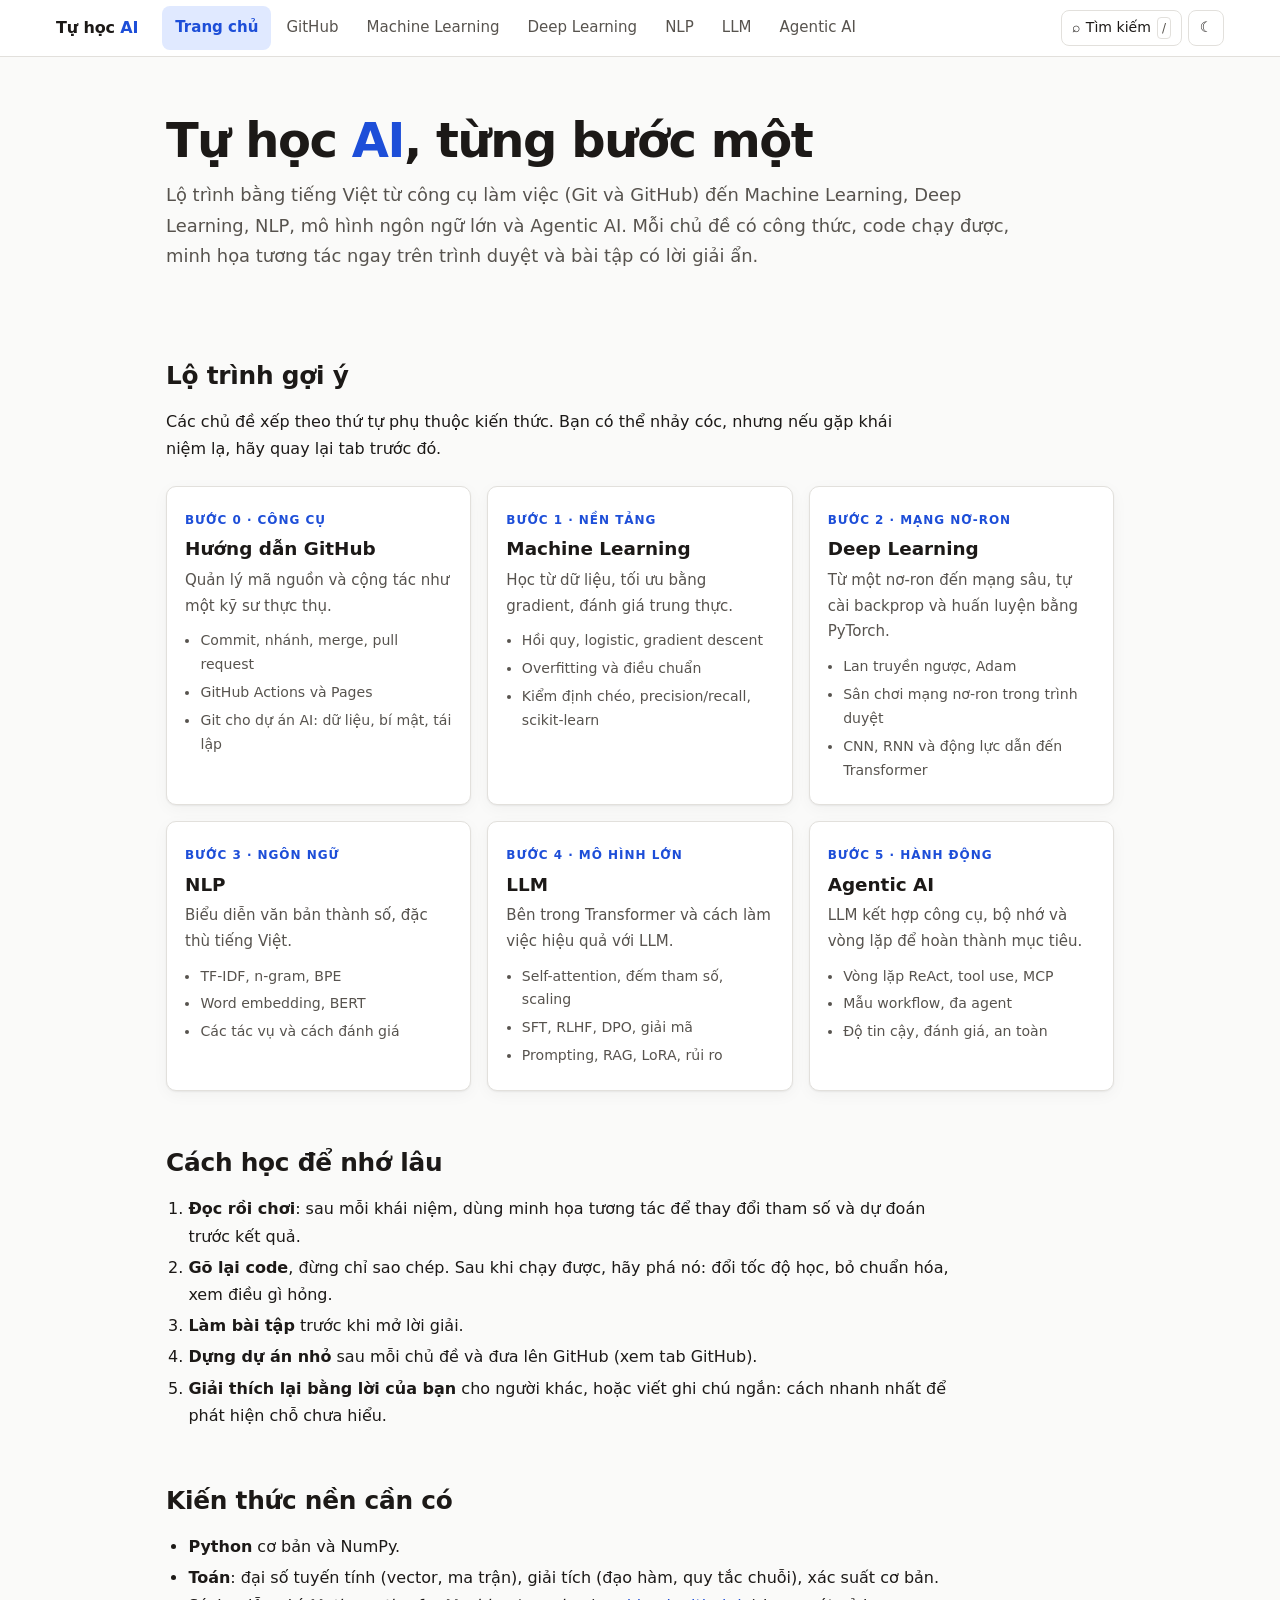
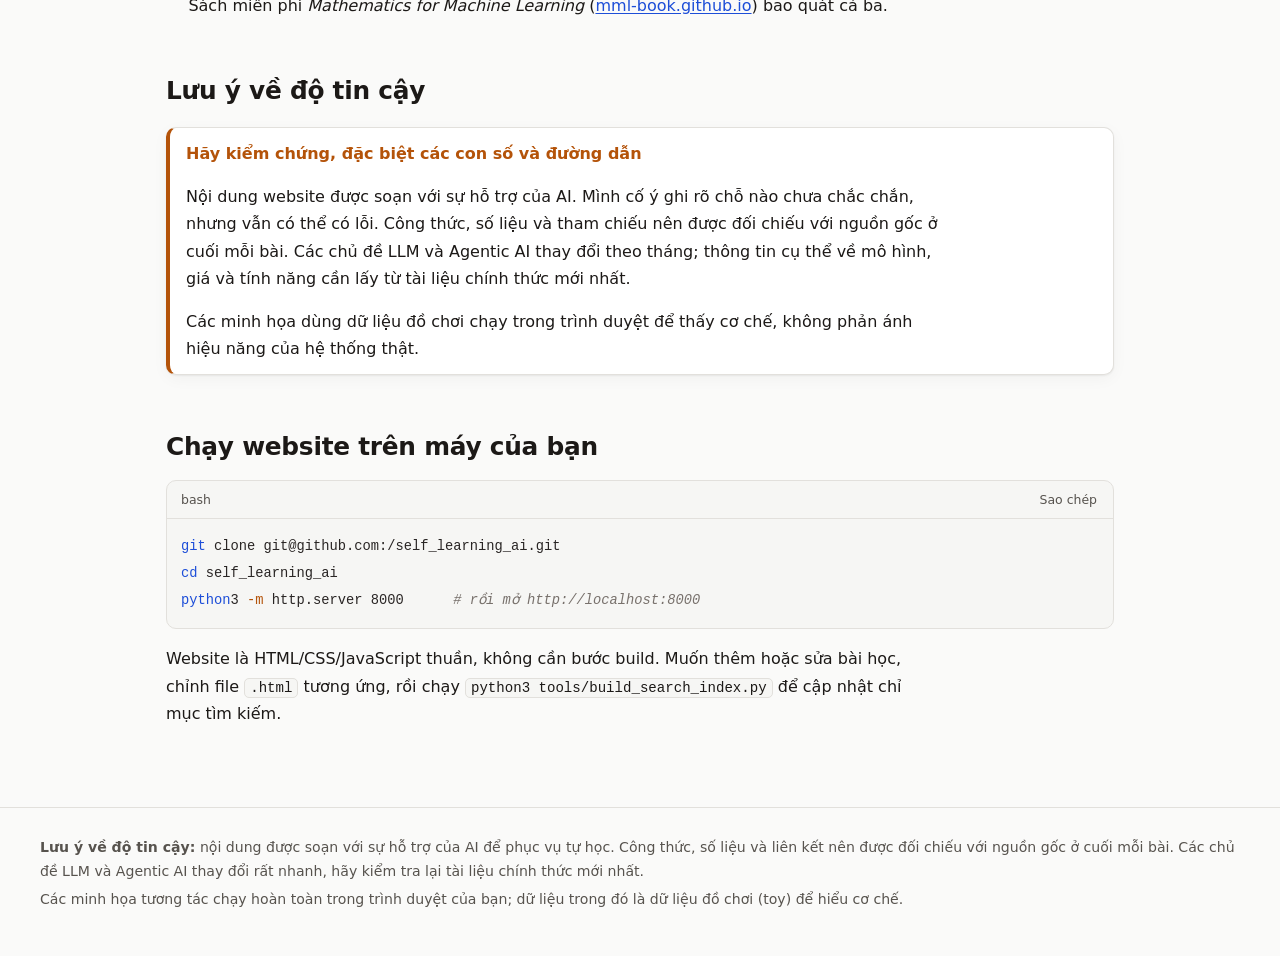
==== index.html @ 35b149f7 "Add Vietnamese self-learning AI website Static HTML/CSS/JS site with six tabs (GitHub, Machine Learn" ====
<!doctype html>
<html lang="vi">
<head>
<meta charset="utf-8">
<meta name="viewport" content="width=device-width, initial-scale=1">
<title>Tự học AI · Từ Git đến Agentic AI</title>
<meta name="description" content="Website tự học AI bằng tiếng Việt: hướng dẫn GitHub, Machine Learning, Deep Learning, NLP, LLM và Agentic AI, kèm minh họa tương tác và bài tập.">
<script>(function(){var t=null;try{t=localStorage.getItem('theme')}catch(e){}if(!t&&window.matchMedia&&matchMedia('(prefers-color-scheme: dark)').matches)t='dark';document.documentElement.setAttribute('data-theme',t||'light');})();</script>
<link rel="icon" href="assets/favicon.svg" type="image/svg+xml">
<link rel="stylesheet" href="assets/vendor/katex/katex.min.css">
<link rel="stylesheet" href="assets/css/style.css">
<script defer src="assets/vendor/katex/katex.min.js"></script>
<script defer src="assets/vendor/katex/auto-render.min.js"></script>
<script defer src="assets/js/search-index.js"></script>
<script defer src="assets/js/site.js"></script>
</head>
<body data-page="home">
<a class="skip-link" href="#main">Bỏ qua đến nội dung</a>
<div id="site-header"></div>
<div class="page no-toc">
<main class="content" id="main">

<section class="hero">
  <h1>Tự học <em>AI</em>, từng bước một</h1>
  <p class="lead">Lộ trình bằng tiếng Việt từ công cụ làm việc (Git và GitHub) đến Machine Learning, Deep Learning, NLP, mô hình ngôn ngữ lớn và Agentic AI. Mỗi chủ đề có công thức, code chạy được, minh họa tương tác ngay trên trình duyệt và bài tập có lời giải ẩn.</p>
</section>

<h2 id="lo-trinh">Lộ trình gợi ý</h2>
<p>Các chủ đề xếp theo thứ tự phụ thuộc kiến thức. Bạn có thể nhảy cóc, nhưng nếu gặp khái niệm lạ, hãy quay lại tab trước đó.</p>
<div class="card-grid">
  <a class="card" href="github.html">
    <span class="card-step">Bước 0 · Công cụ</span>
    <h3>Hướng dẫn GitHub</h3>
    <p>Quản lý mã nguồn và cộng tác như một kỹ sư thực thụ.</p>
    <ul><li>Commit, nhánh, merge, pull request</li><li>GitHub Actions và Pages</li><li>Git cho dự án AI: dữ liệu, bí mật, tái lập</li></ul>
  </a>
  <a class="card" href="machine-learning.html">
    <span class="card-step">Bước 1 · Nền tảng</span>
    <h3>Machine Learning</h3>
    <p>Học từ dữ liệu, tối ưu bằng gradient, đánh giá trung thực.</p>
    <ul><li>Hồi quy, logistic, gradient descent</li><li>Overfitting và điều chuẩn</li><li>Kiểm định chéo, precision/recall, scikit-learn</li></ul>
  </a>
  <a class="card" href="deep-learning.html">
    <span class="card-step">Bước 2 · Mạng nơ-ron</span>
    <h3>Deep Learning</h3>
    <p>Từ một nơ-ron đến mạng sâu, tự cài backprop và huấn luyện bằng PyTorch.</p>
    <ul><li>Lan truyền ngược, Adam</li><li>Sân chơi mạng nơ-ron trong trình duyệt</li><li>CNN, RNN và động lực dẫn đến Transformer</li></ul>
  </a>
  <a class="card" href="nlp.html">
    <span class="card-step">Bước 3 · Ngôn ngữ</span>
    <h3>NLP</h3>
    <p>Biểu diễn văn bản thành số, đặc thù tiếng Việt.</p>
    <ul><li>TF-IDF, n-gram, BPE</li><li>Word embedding, BERT</li><li>Các tác vụ và cách đánh giá</li></ul>
  </a>
  <a class="card" href="llm.html">
    <span class="card-step">Bước 4 · Mô hình lớn</span>
    <h3>LLM</h3>
    <p>Bên trong Transformer và cách làm việc hiệu quả với LLM.</p>
    <ul><li>Self-attention, đếm tham số, scaling</li><li>SFT, RLHF, DPO, giải mã</li><li>Prompting, RAG, LoRA, rủi ro</li></ul>
  </a>
  <a class="card" href="agentic-ai.html">
    <span class="card-step">Bước 5 · Hành động</span>
    <h3>Agentic AI</h3>
    <p>LLM kết hợp công cụ, bộ nhớ và vòng lặp để hoàn thành mục tiêu.</p>
    <ul><li>Vòng lặp ReAct, tool use, MCP</li><li>Mẫu workflow, đa agent</li><li>Độ tin cậy, đánh giá, an toàn</li></ul>
  </a>
</div>

<h2 id="cach-hoc">Cách học để nhớ lâu</h2>
<ol>
  <li><strong>Đọc rồi chơi</strong>: sau mỗi khái niệm, dùng minh họa tương tác để thay đổi tham số và dự đoán trước kết quả.</li>
  <li><strong>Gõ lại code</strong>, đừng chỉ sao chép. Sau khi chạy được, hãy phá nó: đổi tốc độ học, bỏ chuẩn hóa, xem điều gì hỏng.</li>
  <li><strong>Làm bài tập</strong> trước khi mở lời giải.</li>
  <li><strong>Dựng dự án nhỏ</strong> sau mỗi chủ đề và đưa lên GitHub (xem tab GitHub).</li>
  <li><strong>Giải thích lại bằng lời của bạn</strong> cho người khác, hoặc viết ghi chú ngắn: cách nhanh nhất để phát hiện chỗ chưa hiểu.</li>
</ol>

<h2 id="nen-tang">Kiến thức nền cần có</h2>
<ul>
  <li><strong>Python</strong> cơ bản và NumPy.</li>
  <li><strong>Toán</strong>: đại số tuyến tính (vector, ma trận), giải tích (đạo hàm, quy tắc chuỗi), xác suất cơ bản. Sách miễn phí <em>Mathematics for Machine Learning</em> (<a href="https://mml-book.github.io">mml-book.github.io</a>) bao quát cả ba.</li>
</ul>

<h2 id="luu-y">Lưu ý về độ tin cậy</h2>
<div class="callout warn">
  <span class="callout-title">Hãy kiểm chứng, đặc biệt các con số và đường dẫn</span>
  <p>Nội dung website được soạn với sự hỗ trợ của AI. Mình cố ý ghi rõ chỗ nào chưa chắc chắn, nhưng vẫn có thể có lỗi. Công thức, số liệu và tham chiếu nên được đối chiếu với nguồn gốc ở cuối mỗi bài. Các chủ đề LLM và Agentic AI thay đổi theo tháng; thông tin cụ thể về mô hình, giá và tính năng cần lấy từ tài liệu chính thức mới nhất.</p>
  <p>Các minh họa dùng dữ liệu đồ chơi chạy trong trình duyệt để thấy cơ chế, không phản ánh hiệu năng của hệ thống thật.</p>
</div>

<h2 id="chay-local">Chạy website trên máy của bạn</h2>
<pre><code class="language-bash">git clone git@github.com:&lt;user&gt;/self_learning_ai.git
cd self_learning_ai
python3 -m http.server 8000      # rồi mở http://localhost:8000</code></pre>
<p>Website là HTML/CSS/JavaScript thuần, không cần bước build. Muốn thêm hoặc sửa bài học, chỉnh file <code>.html</code> tương ứng, rồi chạy <code>python3 tools/build_search_index.py</code> để cập nhật chỉ mục tìm kiếm.</p>

</main>
</div>
<div id="site-footer"></div>
</body>
</html>
---- assets/css/style.css ----
/* ===== Design tokens ===== */
:root {
  --bg: #fafaf9;
  --surface: #ffffff;
  --surface-2: #f3f4f6;
  --text: #1c1917;
  --muted: #57534e;
  --border: #e2e0dc;
  --accent: #1d4ed8;
  --accent-soft: #e0e9ff;
  --code-bg: #f6f6f4;
  --code-text: #292524;
  --viz-bg: #ffffff;
  --viz-grid: #e7e5e4;
  --c1: #2563eb;
  --c2: #d9480f;
  --c3: #15803d;
  --c4: #7c3aed;
  --tok-kw: #7c3aed;
  --tok-str: #15803d;
  --tok-com: #78716c;
  --tok-num: #b45309;
  --tok-fn: #1d4ed8;
  --note: #1d4ed8;
  --warn: #b45309;
  --tip: #15803d;
  --shadow: 0 1px 2px rgba(0, 0, 0, .06), 0 4px 16px rgba(0, 0, 0, .04);
  --radius: 10px;
  --header-h: 56px;
  color-scheme: light;
}
:root[data-theme="dark"] {
  --bg: #0f1115;
  --surface: #171a21;
  --surface-2: #1f232c;
  --text: #e7e5e4;
  --muted: #a8a29e;
  --border: #2d323d;
  --accent: #7aa2ff;
  --accent-soft: #1c2742;
  --code-bg: #12151b;
  --code-text: #e7e5e4;
  --viz-bg: #12151b;
  --viz-grid: #262b35;
  --c1: #60a5fa;
  --c2: #fb923c;
  --c3: #4ade80;
  --c4: #a78bfa;
  --tok-kw: #c4b5fd;
  --tok-str: #86efac;
  --tok-com: #8b8680;
  --tok-num: #fbbf24;
  --tok-fn: #93c5fd;
  --note: #7aa2ff;
  --warn: #fbbf24;
  --tip: #4ade80;
  --shadow: 0 1px 2px rgba(0, 0, 0, .4);
  color-scheme: dark;
}

/* ===== Base ===== */
*, *::before, *::after { box-sizing: border-box; }
html { scroll-behavior: smooth; scroll-padding-top: calc(var(--header-h) + 16px); }
body {
  margin: 0;
  background: var(--bg);
  color: var(--text);
  font: 16px/1.7 system-ui, -apple-system, "Segoe UI", Roboto, "Helvetica Neue", Arial, "Noto Sans", sans-serif;
  -webkit-text-size-adjust: 100%;
}
a { color: var(--accent); text-underline-offset: 2px; }
a:hover { text-decoration-thickness: 2px; }
img, svg, canvas { max-width: 100%; }
:focus-visible { outline: 2px solid var(--accent); outline-offset: 2px; border-radius: 4px; }
.skip-link { position: absolute; left: -999px; top: 8px; background: var(--surface); padding: 8px 12px; border-radius: 6px; z-index: 100; }
.skip-link:focus { left: 8px; }
.sr-only { position: absolute; width: 1px; height: 1px; overflow: hidden; clip: rect(0 0 0 0); white-space: nowrap; }

/* ===== Header ===== */
.site-header {
  position: sticky; top: 0; z-index: 50;
  min-height: var(--header-h);
  background: color-mix(in srgb, var(--surface) 92%, transparent);
  backdrop-filter: blur(8px);
  border-bottom: 1px solid var(--border);
}
.header-inner {
  max-width: 1200px; margin: 0 auto; padding: 0 16px;
  display: flex; align-items: center; gap: 12px; min-height: var(--header-h);
}
.brand { font-weight: 700; text-decoration: none; color: var(--text); white-space: nowrap; letter-spacing: -.01em; }
.brand span { color: var(--accent); }
.nav-tabs { display: flex; gap: 2px; margin-left: 12px; flex: 1; overflow-x: auto; scrollbar-width: none; }
.nav-tabs::-webkit-scrollbar { display: none; }
.nav-tabs a {
  padding: 8px 12px; border-radius: 8px; text-decoration: none; color: var(--muted);
  font-size: .94rem; white-space: nowrap; border: 1px solid transparent;
}
.nav-tabs a:hover { background: var(--surface-2); color: var(--text); }
.nav-tabs a[aria-current="page"] { background: var(--accent-soft); color: var(--accent); font-weight: 600; }
.header-actions { display: flex; gap: 6px; }
.icon-btn {
  display: inline-flex; align-items: center; gap: 6px; height: 36px; min-width: 36px; padding: 0 10px;
  border: 1px solid var(--border); background: var(--surface); color: var(--text);
  border-radius: 8px; cursor: pointer; font: inherit; font-size: .88rem; justify-content: center;
}
.icon-btn:hover { background: var(--surface-2); }
.icon-btn kbd { font: inherit; font-size: .75rem; color: var(--muted); border: 1px solid var(--border); border-radius: 4px; padding: 0 4px; }

@media (max-width: 860px) {
  .header-inner { flex-wrap: wrap; padding-top: 8px; padding-bottom: 8px; }
  .nav-tabs { order: 3; width: 100%; margin-left: 0; flex-basis: 100%; }
  .header-actions { margin-left: auto; }
  .icon-btn kbd, .icon-btn .btn-text { display: none; }
}

/* ===== Layout ===== */
.page { max-width: 1200px; margin: 0 auto; padding: 24px 16px 64px; display: grid; grid-template-columns: minmax(0, 1fr) 240px; gap: 40px; }
.page.no-toc { grid-template-columns: minmax(0, 1fr); max-width: 980px; }
@media (max-width: 1000px) { .page { grid-template-columns: minmax(0, 1fr); } .toc { display: none; } }
.toc { position: sticky; top: calc(var(--header-h) + 24px); align-self: start; max-height: calc(100vh - var(--header-h) - 48px); overflow: auto; font-size: .88rem; }
.toc h2 { font-size: .75rem; text-transform: uppercase; letter-spacing: .08em; color: var(--muted); margin: 0 0 8px; }
.toc ul { list-style: none; margin: 0; padding: 0; border-left: 1px solid var(--border); }
.toc a { display: block; padding: 4px 12px; color: var(--muted); text-decoration: none; margin-left: -1px; border-left: 2px solid transparent; }
.toc a:hover { color: var(--text); }
.toc a.active { color: var(--accent); border-left-color: var(--accent); font-weight: 600; }
.toc li.sub a { padding-left: 24px; font-size: .84rem; }

/* ===== Article typography ===== */
.content > h1 { font-size: clamp(1.8rem, 4vw, 2.4rem); line-height: 1.2; margin: 8px 0 8px; letter-spacing: -.02em; }
.lead { font-size: 1.12rem; color: var(--muted); margin: 0 0 24px; max-width: 70ch; }
.content h2 { font-size: 1.55rem; margin: 48px 0 8px; padding-top: 8px; line-height: 1.3; letter-spacing: -.01em; }
.content h3 { font-size: 1.15rem; margin: 28px 0 4px; line-height: 1.4; }
.content p, .content li { max-width: 75ch; }
.content ul, .content ol { padding-left: 1.4em; }
.content li { margin: 4px 0; }
.content h2 .anchor, .content h3 .anchor { margin-left: 8px; font-weight: 400; text-decoration: none; opacity: 0; font-size: .85em; }
.content h2:hover .anchor, .content h3:hover .anchor, .anchor:focus { opacity: .6; }
.content code { font: .88em/1.5 ui-monospace, SFMono-Regular, Menlo, Consolas, "Liberation Mono", monospace; background: var(--code-bg); border: 1px solid var(--border); padding: 1px 5px; border-radius: 5px; }
.content pre code { background: none; border: 0; padding: 0; font-size: .86rem; }
.content table { border-collapse: collapse; width: 100%; font-size: .94rem; margin: 16px 0; display: block; overflow-x: auto; }
.content th, .content td { border: 1px solid var(--border); padding: 8px 12px; text-align: left; vertical-align: top; }
.content th { background: var(--surface-2); }
.content blockquote { margin: 16px 0; padding: 4px 16px; border-left: 3px solid var(--border); color: var(--muted); }
.katex-display { overflow-x: auto; overflow-y: hidden; padding: 4px 0; }

/* ===== Code blocks ===== */
.codeblock { margin: 16px 0; border: 1px solid var(--border); border-radius: var(--radius); background: var(--code-bg); overflow: hidden; }
.codeblock-head { display: flex; justify-content: space-between; align-items: center; padding: 4px 8px 4px 14px; border-bottom: 1px solid var(--border); font-size: .78rem; color: var(--muted); }
.codeblock-head button { border: 0; background: transparent; color: var(--muted); cursor: pointer; font: inherit; padding: 4px 8px; border-radius: 6px; }
.codeblock-head button:hover { background: var(--surface-2); color: var(--text); }
.codeblock pre { margin: 0; padding: 14px; overflow-x: auto; color: var(--code-text); tab-size: 4; }
.tok-kw { color: var(--tok-kw); font-weight: 600; }
.tok-str { color: var(--tok-str); }
.tok-com { color: var(--tok-com); font-style: italic; }
.tok-num { color: var(--tok-num); }
.tok-fn { color: var(--tok-fn); }

/* ===== Callouts / cards ===== */
.callout { margin: 20px 0; padding: 12px 16px; border-radius: var(--radius); border: 1px solid var(--border); border-left: 4px solid var(--note); background: var(--surface); box-shadow: var(--shadow); }
.callout > :first-child { margin-top: 0; } .callout > :last-child { margin-bottom: 0; }
.callout .callout-title { font-weight: 700; display: block; margin-bottom: 2px; }
.callout.warn { border-left-color: var(--warn); } .callout.warn .callout-title { color: var(--warn); }
.callout.tip { border-left-color: var(--tip); } .callout.tip .callout-title { color: var(--tip); }
.callout.note .callout-title { color: var(--note); }
details.exercise { margin: 16px 0; border: 1px solid var(--border); border-radius: var(--radius); background: var(--surface); }
details.exercise summary { cursor: pointer; padding: 10px 16px; font-weight: 600; }
details.exercise .ex-body { padding: 0 16px 12px; }
.refs { padding-left: 1.2em; }
.refs li { margin: 8px 0; }
.refs .meta { color: var(--muted); font-size: .9rem; }

.card-grid { display: grid; grid-template-columns: repeat(auto-fill, minmax(280px, 1fr)); gap: 16px; margin: 24px 0; }
.card { display: block; text-decoration: none; color: inherit; background: var(--surface); border: 1px solid var(--border); border-radius: var(--radius); padding: 18px; box-shadow: var(--shadow); transition: transform .12s, border-color .12s; }
.card:hover { transform: translateY(-2px); border-color: var(--accent); }
.card .card-step { font-size: .75rem; letter-spacing: .08em; text-transform: uppercase; color: var(--accent); font-weight: 700; }
.card h3 { margin: 4px 0 6px; font-size: 1.15rem; }
.card p { margin: 0; color: var(--muted); font-size: .94rem; }
.card ul { margin: 10px 0 0; padding-left: 1.1em; color: var(--muted); font-size: .88rem; }
.hero { padding: 32px 0 8px; }
.hero h1 { font-size: clamp(2rem, 5vw, 3rem); line-height: 1.15; margin: 0 0 12px; letter-spacing: -.03em; }
.hero h1 em { font-style: normal; color: var(--accent); }
@media (prefers-reduced-motion: reduce) { html { scroll-behavior: auto; } .card { transition: none; } }

/* ===== Interactive visualizations ===== */
.viz { margin: 24px 0; border: 1px solid var(--border); border-radius: var(--radius); background: var(--surface); box-shadow: var(--shadow); overflow: hidden; }
.viz-title { padding: 10px 16px; font-weight: 700; font-size: .95rem; border-bottom: 1px solid var(--border); background: var(--surface-2); }
.viz-title .viz-badge { float: right; font-weight: 600; font-size: .72rem; color: var(--accent); background: var(--accent-soft); border-radius: 99px; padding: 2px 8px; }
.viz-help { margin: 0; padding: 10px 16px 0; font-size: .9rem; color: var(--muted); max-width: none !important; }
.viz-body { padding: 12px 16px 16px; }
.viz-stage { width: 100%; overflow: hidden; border: 1px solid var(--border); border-radius: 8px; background: var(--viz-bg); margin-bottom: 10px; }
.viz-stage canvas { display: block; }
.viz-row { display: flex; flex-wrap: wrap; gap: 8px 20px; align-items: center; margin: 8px 0; }
.viz-ctl { display: inline-flex; align-items: center; gap: 8px; font-size: .88rem; }
.viz-ctl .viz-lbl { color: var(--muted); white-space: nowrap; }
.viz-ctl input[type=range] { width: 150px; accent-color: var(--accent); }
.viz-ctl output { font-variant-numeric: tabular-nums; min-width: 3.5em; font-weight: 600; }
.viz-ctl select, .viz input[type=text], .viz textarea { font: inherit; font-size: .88rem; color: var(--text); background: var(--surface); border: 1px solid var(--border); border-radius: 6px; padding: 4px 8px; }
.viz textarea { width: 100%; min-height: 56px; resize: vertical; }
.viz-ctl input[type=checkbox] { accent-color: var(--accent); width: 16px; height: 16px; }
.viz button.btn { font: inherit; font-size: .88rem; border: 1px solid var(--border); background: var(--surface); color: var(--text); border-radius: 8px; padding: 6px 12px; cursor: pointer; }
.viz button.btn:hover { background: var(--surface-2); }
.viz button.btn.primary { background: var(--accent); border-color: var(--accent); color: #fff; }
:root[data-theme="dark"] .viz button.btn.primary { color: #0b1020; }
.viz button.btn:disabled { opacity: .5; cursor: not-allowed; }
.viz-out { font-size: .9rem; font-variant-numeric: tabular-nums; background: var(--surface-2); border-radius: 8px; padding: 8px 12px; margin: 8px 0 0; }
.viz-out b { font-weight: 700; }
.viz-log { font: .84rem/1.5 ui-monospace, SFMono-Regular, Menlo, Consolas, monospace; background: var(--code-bg); border: 1px solid var(--border); border-radius: 8px; padding: 8px 12px; max-height: 150px; overflow: auto; margin: 8px 0 0; white-space: pre-wrap; }
@media (max-width: 520px) { .viz-ctl input[type=range] { width: 110px; } .viz-row { gap: 8px 12px; } }

.viz-split { display: grid; grid-template-columns: minmax(0, 1.3fr) minmax(0, 1fr); gap: 12px; }
@media (max-width: 640px) { .viz-split { grid-template-columns: minmax(0, 1fr); } }

/* heatmap table, token chips, bars */
.heat { border-collapse: separate; border-spacing: 2px; font-size: .8rem; font-variant-numeric: tabular-nums; display: table !important; width: auto !important; margin: 8px 0 !important; }
.heat th, .heat td { border: 0 !important; padding: 4px 6px !important; text-align: center !important; background: none; min-width: 44px; }
.heat td { border-radius: 4px; }
.chip { display: inline-block; padding: 1px 7px; margin: 1px; border-radius: 6px; background: var(--accent-soft); color: var(--text); border: 1px solid var(--border); font: .84rem ui-monospace, SFMono-Regular, Menlo, Consolas, monospace; }
.chip.new { background: var(--c3); color: #fff; border-color: transparent; }
:root[data-theme="dark"] .chip.new { color: #052e16; }
.bars { display: grid; grid-template-columns: minmax(80px, 140px) 1fr 80px; gap: 4px 10px; align-items: center; font-size: .88rem; }
.bars .bar { height: 18px; background: var(--surface-2); border-radius: 4px; overflow: hidden; }
.bars .bar > i { display: block; height: 100%; background: var(--c3); }
.bars .bar > i.off { background: var(--tok-com); opacity: .55; }
.bars .val { font-variant-numeric: tabular-nums; text-align: right; color: var(--muted); }
.msgs { display: grid; gap: 6px; margin: 8px 0; }
.msg { border-radius: 8px; padding: 6px 10px; font-size: .9rem; border: 1px solid var(--border); background: var(--surface); }
.msg .role { font-size: .7rem; text-transform: uppercase; letter-spacing: .08em; font-weight: 700; display: block; color: var(--muted); }
.msg.user { border-left: 4px solid var(--c1); } .msg.thought { border-left: 4px solid var(--c4); }
.msg.action { border-left: 4px solid var(--c2); } .msg.obs { border-left: 4px solid var(--c3); } .msg.final { border-left: 4px solid var(--accent); background: var(--accent-soft); }
.msg.err { border-left: 4px solid #dc2626; }
.msg code { white-space: pre-wrap; }
.flow { display: flex; flex-wrap: wrap; align-items: stretch; gap: 8px; margin: 12px 0; }
.flow > div { flex: 1 1 130px; background: var(--surface); border: 1px solid var(--border); border-radius: 8px; padding: 8px 10px; font-size: .88rem; text-align: center; }
.flow > .arrow { flex: 0 0 auto; border: 0; background: none; padding: 0; align-self: center; color: var(--muted); }
.flow b { display: block; }

/* search overlay */
.search-overlay { position: fixed; inset: 0; z-index: 100; background: rgba(0, 0, 0, .45); display: none; align-items: flex-start; justify-content: center; padding: 10vh 16px 16px; }
.search-overlay.open { display: flex; }
.search-box { width: min(640px, 100%); background: var(--surface); border: 1px solid var(--border); border-radius: 12px; box-shadow: 0 20px 60px rgba(0, 0, 0, .35); overflow: hidden; }
.search-box input { width: 100%; border: 0; border-bottom: 1px solid var(--border); background: transparent; color: var(--text); font: inherit; font-size: 1.05rem; padding: 14px 16px; outline: none; }
.search-results { list-style: none; margin: 0; padding: 6px; max-height: 55vh; overflow: auto; }
.search-results a { display: block; padding: 8px 10px; border-radius: 8px; text-decoration: none; color: var(--text); }
.search-results a:hover, .search-results a.sel { background: var(--accent-soft); }
.search-results .r-page { font-size: .72rem; text-transform: uppercase; letter-spacing: .06em; color: var(--accent); font-weight: 700; }
.search-results .r-title { font-weight: 600; }
.search-results .r-snip { font-size: .84rem; color: var(--muted); display: block; }
.search-empty { padding: 16px; color: var(--muted); }

.site-footer { border-top: 1px solid var(--border); padding: 24px 16px 40px; color: var(--muted); font-size: .88rem; }
.site-footer .inner { max-width: 1200px; margin: 0 auto; }
.site-footer p { margin: 4px 0; }
.page-nav { display: flex; justify-content: space-between; gap: 12px; margin-top: 56px; flex-wrap: wrap; }
.page-nav a { flex: 1 1 200px; border: 1px solid var(--border); border-radius: var(--radius); padding: 12px 16px; text-decoration: none; background: var(--surface); color: var(--text); }
.page-nav a:hover { border-color: var(--accent); }
.page-nav small { display: block; color: var(--muted); }
.page-nav .next { text-align: right; }

@media print {
  .site-header, .toc, .site-footer, .viz-body .viz-row, .page-nav, .codeblock-head button { display: none !important; }
  .page { display: block; }
}
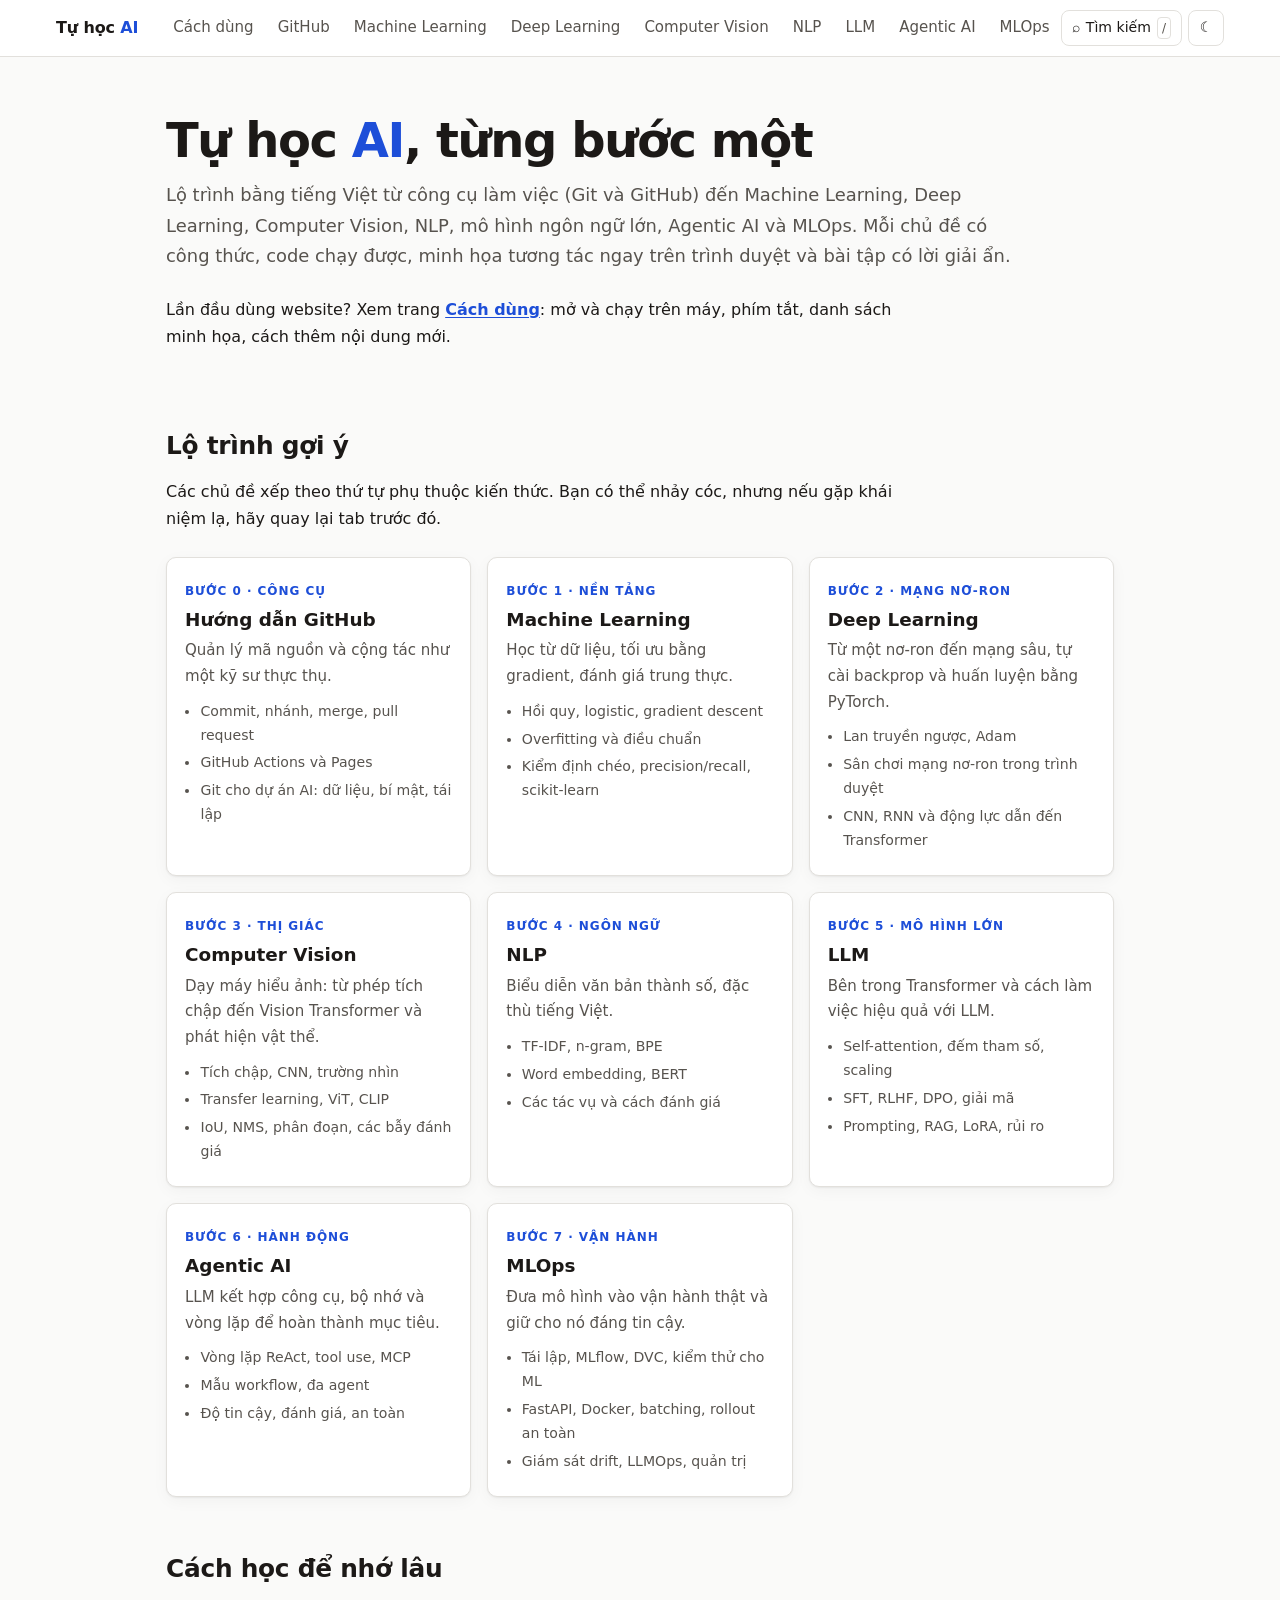
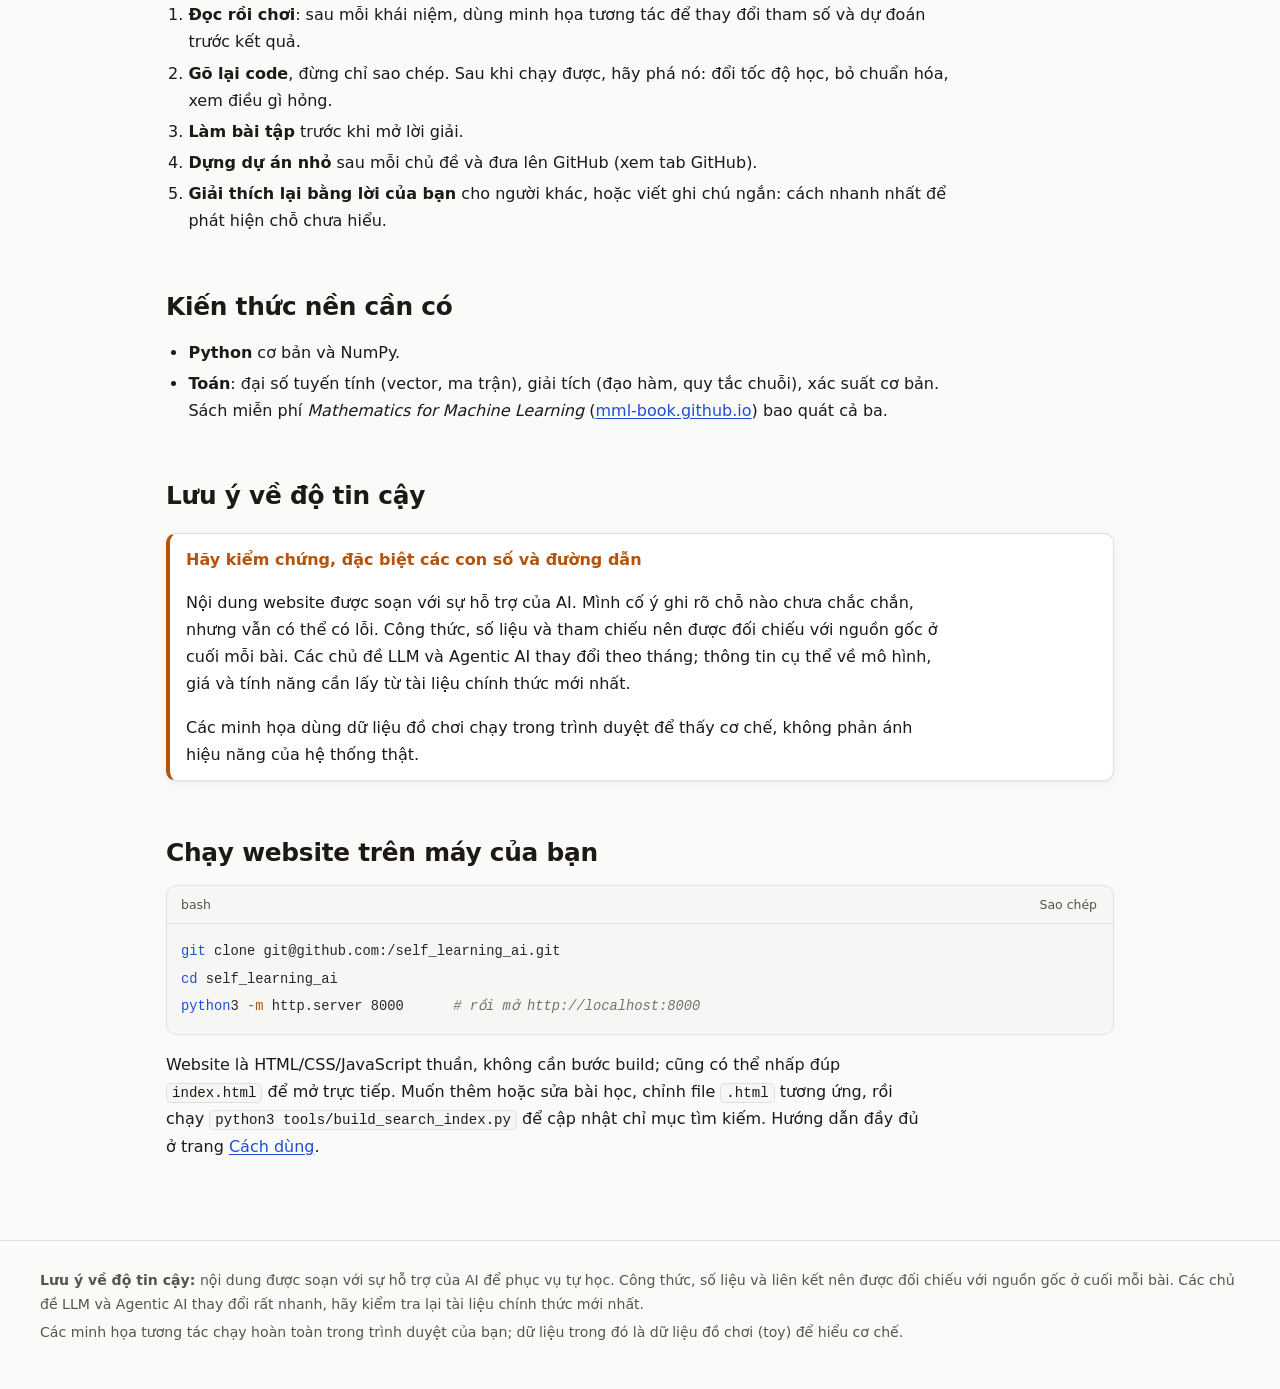
==== commit 9fb90a28: "Add Computer Vision, MLOps and usage-guide tabs - Computer Vision page with convolution, receptive-f" ====
--- a/index.html
+++ b/index.html
@@ -22,7 +22,8 @@
 
 <section class="hero">
   <h1>Tự học <em>AI</em>, từng bước một</h1>
-  <p class="lead">Lộ trình bằng tiếng Việt từ công cụ làm việc (Git và GitHub) đến Machine Learning, Deep Learning, NLP, mô hình ngôn ngữ lớn và Agentic AI. Mỗi chủ đề có công thức, code chạy được, minh họa tương tác ngay trên trình duyệt và bài tập có lời giải ẩn.</p>
+  <p class="lead">Lộ trình bằng tiếng Việt từ công cụ làm việc (Git và GitHub) đến Machine Learning, Deep Learning, Computer Vision, NLP, mô hình ngôn ngữ lớn, Agentic AI và MLOps. Mỗi chủ đề có công thức, code chạy được, minh họa tương tác ngay trên trình duyệt và bài tập có lời giải ẩn.</p>
+  <p>Lần đầu dùng website? Xem trang <a href="huong-dan.html"><strong>Cách dùng</strong></a>: mở và chạy trên máy, phím tắt, danh sách minh họa, cách thêm nội dung mới.</p>
 </section>
 
 <h2 id="lo-trinh">Lộ trình gợi ý</h2>
@@ -46,23 +47,35 @@
     <p>Từ một nơ-ron đến mạng sâu, tự cài backprop và huấn luyện bằng PyTorch.</p>
     <ul><li>Lan truyền ngược, Adam</li><li>Sân chơi mạng nơ-ron trong trình duyệt</li><li>CNN, RNN và động lực dẫn đến Transformer</li></ul>
   </a>
+  <a class="card" href="computer-vision.html">
+    <span class="card-step">Bước 3 · Thị giác</span>
+    <h3>Computer Vision</h3>
+    <p>Dạy máy hiểu ảnh: từ phép tích chập đến Vision Transformer và phát hiện vật thể.</p>
+    <ul><li>Tích chập, CNN, trường nhìn</li><li>Transfer learning, ViT, CLIP</li><li>IoU, NMS, phân đoạn, các bẫy đánh giá</li></ul>
+  </a>
   <a class="card" href="nlp.html">
-    <span class="card-step">Bước 3 · Ngôn ngữ</span>
+    <span class="card-step">Bước 4 · Ngôn ngữ</span>
     <h3>NLP</h3>
     <p>Biểu diễn văn bản thành số, đặc thù tiếng Việt.</p>
     <ul><li>TF-IDF, n-gram, BPE</li><li>Word embedding, BERT</li><li>Các tác vụ và cách đánh giá</li></ul>
   </a>
   <a class="card" href="llm.html">
-    <span class="card-step">Bước 4 · Mô hình lớn</span>
+    <span class="card-step">Bước 5 · Mô hình lớn</span>
     <h3>LLM</h3>
     <p>Bên trong Transformer và cách làm việc hiệu quả với LLM.</p>
     <ul><li>Self-attention, đếm tham số, scaling</li><li>SFT, RLHF, DPO, giải mã</li><li>Prompting, RAG, LoRA, rủi ro</li></ul>
   </a>
   <a class="card" href="agentic-ai.html">
-    <span class="card-step">Bước 5 · Hành động</span>
+    <span class="card-step">Bước 6 · Hành động</span>
     <h3>Agentic AI</h3>
     <p>LLM kết hợp công cụ, bộ nhớ và vòng lặp để hoàn thành mục tiêu.</p>
     <ul><li>Vòng lặp ReAct, tool use, MCP</li><li>Mẫu workflow, đa agent</li><li>Độ tin cậy, đánh giá, an toàn</li></ul>
+  </a>
+  <a class="card" href="mlops.html">
+    <span class="card-step">Bước 7 · Vận hành</span>
+    <h3>MLOps</h3>
+    <p>Đưa mô hình vào vận hành thật và giữ cho nó đáng tin cậy.</p>
+    <ul><li>Tái lập, MLflow, DVC, kiểm thử cho ML</li><li>FastAPI, Docker, batching, rollout an toàn</li><li>Giám sát drift, LLMOps, quản trị</li></ul>
   </a>
 </div>
 
@@ -92,7 +105,7 @@
 <pre><code class="language-bash">git clone git@github.com:&lt;user&gt;/self_learning_ai.git
 cd self_learning_ai
 python3 -m http.server 8000      # rồi mở http://localhost:8000</code></pre>
-<p>Website là HTML/CSS/JavaScript thuần, không cần bước build. Muốn thêm hoặc sửa bài học, chỉnh file <code>.html</code> tương ứng, rồi chạy <code>python3 tools/build_search_index.py</code> để cập nhật chỉ mục tìm kiếm.</p>
+<p>Website là HTML/CSS/JavaScript thuần, không cần bước build; cũng có thể nhấp đúp <code>index.html</code> để mở trực tiếp. Muốn thêm hoặc sửa bài học, chỉnh file <code>.html</code> tương ứng, rồi chạy <code>python3 tools/build_search_index.py</code> để cập nhật chỉ mục tìm kiếm. Hướng dẫn đầy đủ ở trang <a href="huong-dan.html">Cách dùng</a>.</p>
 
 </main>
 </div>
--- a/assets/css/style.css
+++ b/assets/css/style.css
@@ -93,7 +93,7 @@
 .nav-tabs { display: flex; gap: 2px; margin-left: 12px; flex: 1; overflow-x: auto; scrollbar-width: none; }
 .nav-tabs::-webkit-scrollbar { display: none; }
 .nav-tabs a {
-  padding: 8px 12px; border-radius: 8px; text-decoration: none; color: var(--muted);
+  padding: 8px 10px; border-radius: 8px; text-decoration: none; color: var(--muted);
   font-size: .94rem; white-space: nowrap; border: 1px solid transparent;
 }
 .nav-tabs a:hover { background: var(--surface-2); color: var(--text); }
@@ -208,8 +208,9 @@
 .viz-log { font: .84rem/1.5 ui-monospace, SFMono-Regular, Menlo, Consolas, monospace; background: var(--code-bg); border: 1px solid var(--border); border-radius: 8px; padding: 8px 12px; max-height: 150px; overflow: auto; margin: 8px 0 0; white-space: pre-wrap; }
 @media (max-width: 520px) { .viz-ctl input[type=range] { width: 110px; } .viz-row { gap: 8px 12px; } }
 
+.viz-split.even { grid-template-columns: minmax(0, 1fr) minmax(0, 1fr); }
 .viz-split { display: grid; grid-template-columns: minmax(0, 1.3fr) minmax(0, 1fr); gap: 12px; }
-@media (max-width: 640px) { .viz-split { grid-template-columns: minmax(0, 1fr); } }
+@media (max-width: 640px) { .viz-split, .viz-split.even { grid-template-columns: minmax(0, 1fr); } }
 
 /* heatmap table, token chips, bars */
 .heat { border-collapse: separate; border-spacing: 2px; font-size: .8rem; font-variant-numeric: tabular-nums; display: table !important; width: auto !important; margin: 8px 0 !important; }
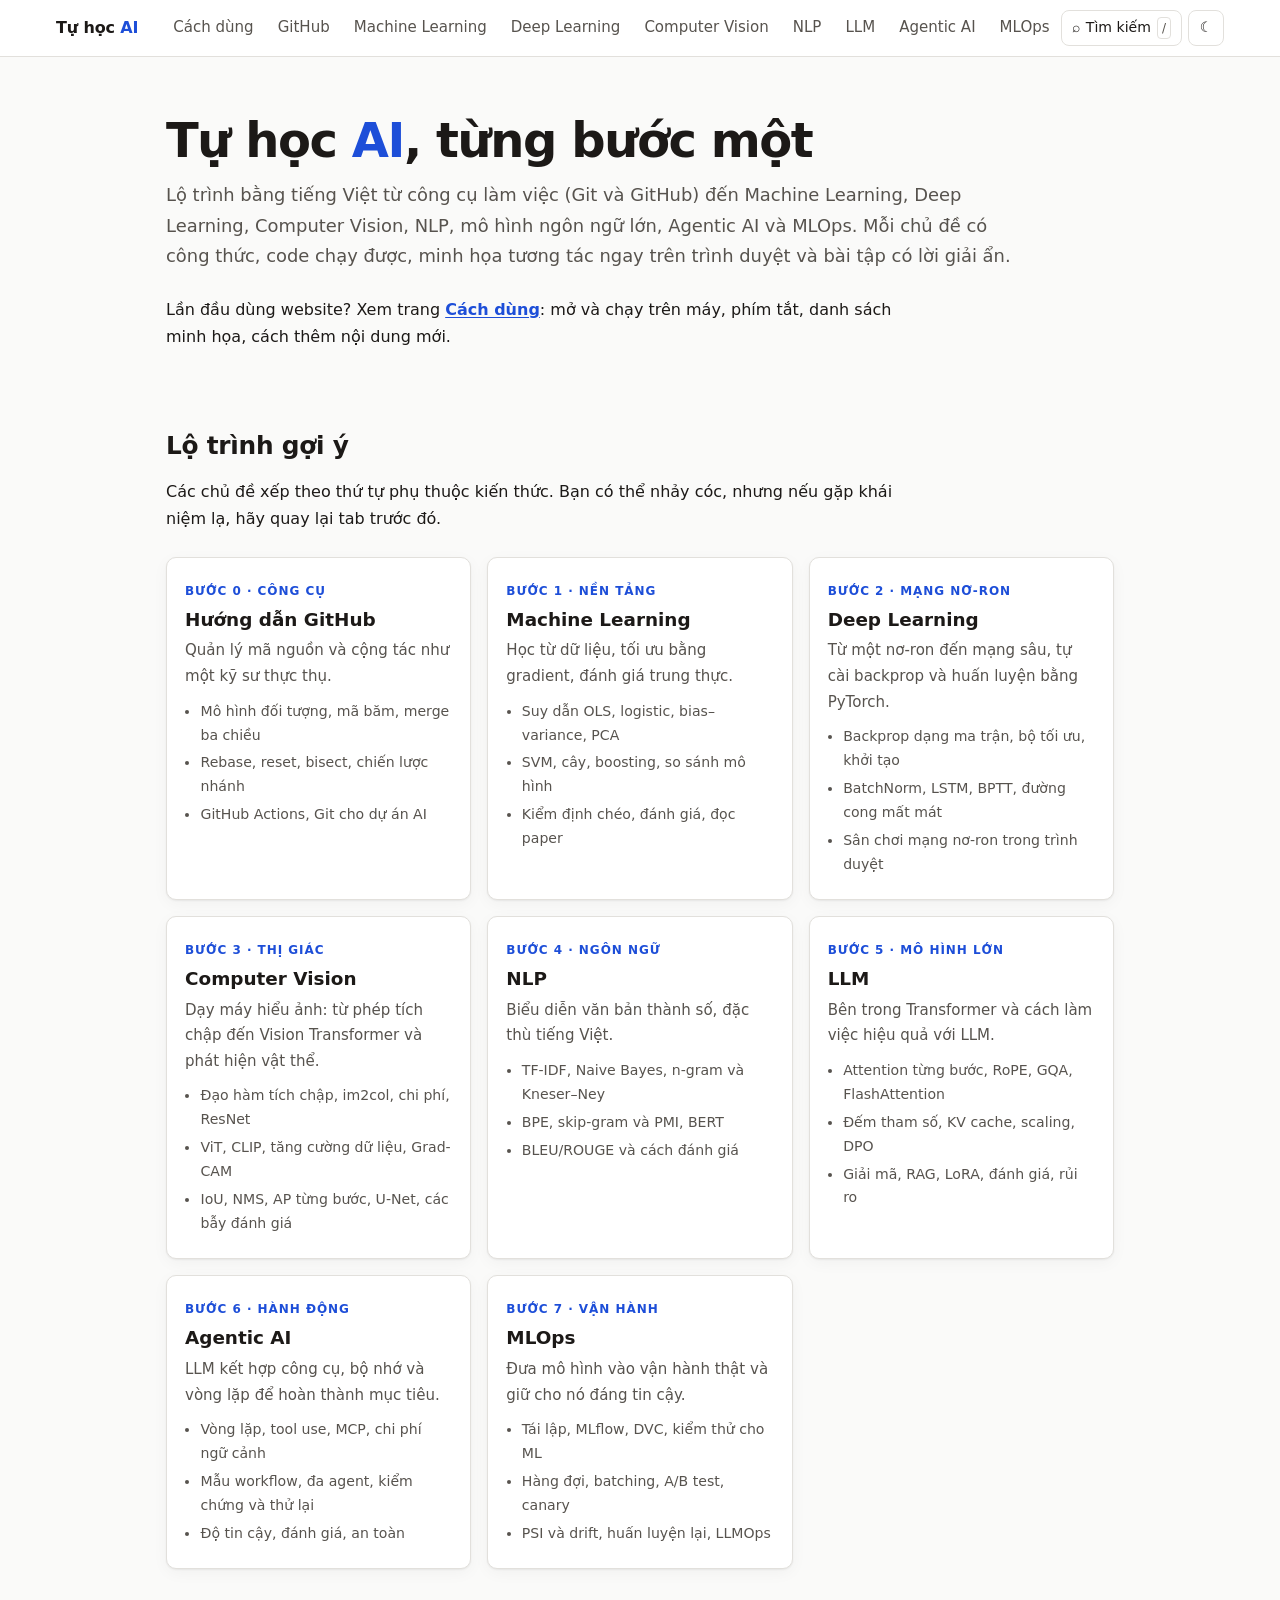
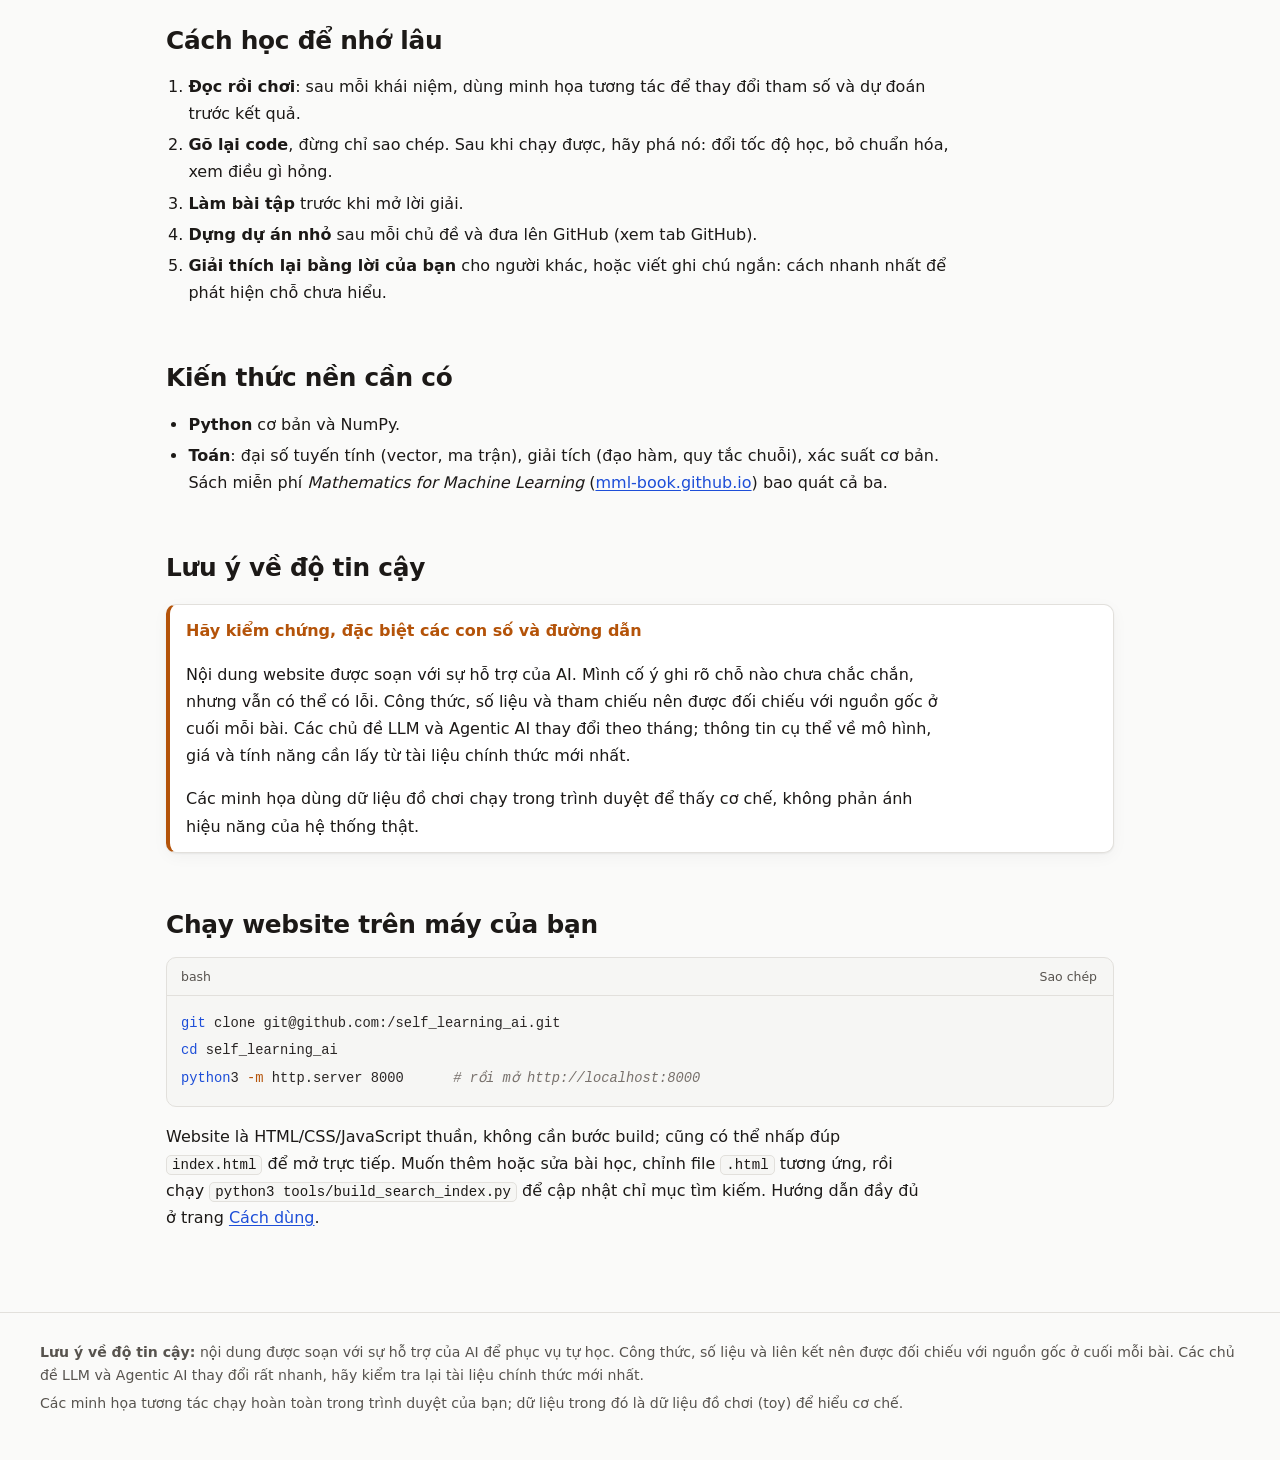
==== commit 7305a58b: "Update usage guide, home page and README for the deepened content Co-Authored-By: Claude Sonnet 5.5 " ====
--- a/index.html
+++ b/index.html
@@ -33,49 +33,49 @@
     <span class="card-step">Bước 0 · Công cụ</span>
     <h3>Hướng dẫn GitHub</h3>
     <p>Quản lý mã nguồn và cộng tác như một kỹ sư thực thụ.</p>
-    <ul><li>Commit, nhánh, merge, pull request</li><li>GitHub Actions và Pages</li><li>Git cho dự án AI: dữ liệu, bí mật, tái lập</li></ul>
+    <ul><li>Mô hình đối tượng, mã băm, merge ba chiều</li><li>Rebase, reset, bisect, chiến lược nhánh</li><li>GitHub Actions, Git cho dự án AI</li></ul>
   </a>
   <a class="card" href="machine-learning.html">
     <span class="card-step">Bước 1 · Nền tảng</span>
     <h3>Machine Learning</h3>
     <p>Học từ dữ liệu, tối ưu bằng gradient, đánh giá trung thực.</p>
-    <ul><li>Hồi quy, logistic, gradient descent</li><li>Overfitting và điều chuẩn</li><li>Kiểm định chéo, precision/recall, scikit-learn</li></ul>
+    <ul><li>Suy dẫn OLS, logistic, bias–variance, PCA</li><li>SVM, cây, boosting, so sánh mô hình</li><li>Kiểm định chéo, đánh giá, đọc paper</li></ul>
   </a>
   <a class="card" href="deep-learning.html">
     <span class="card-step">Bước 2 · Mạng nơ-ron</span>
     <h3>Deep Learning</h3>
     <p>Từ một nơ-ron đến mạng sâu, tự cài backprop và huấn luyện bằng PyTorch.</p>
-    <ul><li>Lan truyền ngược, Adam</li><li>Sân chơi mạng nơ-ron trong trình duyệt</li><li>CNN, RNN và động lực dẫn đến Transformer</li></ul>
+    <ul><li>Backprop dạng ma trận, bộ tối ưu, khởi tạo</li><li>BatchNorm, LSTM, BPTT, đường cong mất mát</li><li>Sân chơi mạng nơ-ron trong trình duyệt</li></ul>
   </a>
   <a class="card" href="computer-vision.html">
     <span class="card-step">Bước 3 · Thị giác</span>
     <h3>Computer Vision</h3>
     <p>Dạy máy hiểu ảnh: từ phép tích chập đến Vision Transformer và phát hiện vật thể.</p>
-    <ul><li>Tích chập, CNN, trường nhìn</li><li>Transfer learning, ViT, CLIP</li><li>IoU, NMS, phân đoạn, các bẫy đánh giá</li></ul>
+    <ul><li>Đạo hàm tích chập, im2col, chi phí, ResNet</li><li>ViT, CLIP, tăng cường dữ liệu, Grad-CAM</li><li>IoU, NMS, AP từng bước, U-Net, các bẫy đánh giá</li></ul>
   </a>
   <a class="card" href="nlp.html">
     <span class="card-step">Bước 4 · Ngôn ngữ</span>
     <h3>NLP</h3>
     <p>Biểu diễn văn bản thành số, đặc thù tiếng Việt.</p>
-    <ul><li>TF-IDF, n-gram, BPE</li><li>Word embedding, BERT</li><li>Các tác vụ và cách đánh giá</li></ul>
+    <ul><li>TF-IDF, Naive Bayes, n-gram và Kneser–Ney</li><li>BPE, skip-gram và PMI, BERT</li><li>BLEU/ROUGE và cách đánh giá</li></ul>
   </a>
   <a class="card" href="llm.html">
     <span class="card-step">Bước 5 · Mô hình lớn</span>
     <h3>LLM</h3>
     <p>Bên trong Transformer và cách làm việc hiệu quả với LLM.</p>
-    <ul><li>Self-attention, đếm tham số, scaling</li><li>SFT, RLHF, DPO, giải mã</li><li>Prompting, RAG, LoRA, rủi ro</li></ul>
+    <ul><li>Attention từng bước, RoPE, GQA, FlashAttention</li><li>Đếm tham số, KV cache, scaling, DPO</li><li>Giải mã, RAG, LoRA, đánh giá, rủi ro</li></ul>
   </a>
   <a class="card" href="agentic-ai.html">
     <span class="card-step">Bước 6 · Hành động</span>
     <h3>Agentic AI</h3>
     <p>LLM kết hợp công cụ, bộ nhớ và vòng lặp để hoàn thành mục tiêu.</p>
-    <ul><li>Vòng lặp ReAct, tool use, MCP</li><li>Mẫu workflow, đa agent</li><li>Độ tin cậy, đánh giá, an toàn</li></ul>
+    <ul><li>Vòng lặp, tool use, MCP, chi phí ngữ cảnh</li><li>Mẫu workflow, đa agent, kiểm chứng và thử lại</li><li>Độ tin cậy, đánh giá, an toàn</li></ul>
   </a>
   <a class="card" href="mlops.html">
     <span class="card-step">Bước 7 · Vận hành</span>
     <h3>MLOps</h3>
     <p>Đưa mô hình vào vận hành thật và giữ cho nó đáng tin cậy.</p>
-    <ul><li>Tái lập, MLflow, DVC, kiểm thử cho ML</li><li>FastAPI, Docker, batching, rollout an toàn</li><li>Giám sát drift, LLMOps, quản trị</li></ul>
+    <ul><li>Tái lập, MLflow, DVC, kiểm thử cho ML</li><li>Hàng đợi, batching, A/B test, canary</li><li>PSI và drift, huấn luyện lại, LLMOps</li></ul>
   </a>
 </div>
 
--- a/assets/css/style.css
+++ b/assets/css/style.css
@@ -212,6 +212,27 @@
 .viz-split { display: grid; grid-template-columns: minmax(0, 1.3fr) minmax(0, 1fr); gap: 12px; }
 @media (max-width: 640px) { .viz-split, .viz-split.even { grid-template-columns: minmax(0, 1fr); } }
 
+/* static SVG diagrams */
+.diagram { margin: 24px 0; border: 1px solid var(--border); border-radius: var(--radius); background: var(--surface); padding: 12px 12px 8px; box-shadow: var(--shadow); overflow-x: auto; }
+.diagram svg { display: block; margin: 0 auto; max-width: 100%; height: auto; font: 13px system-ui, -apple-system, "Segoe UI", Roboto, sans-serif; }
+.diagram figcaption { font-size: .88rem; color: var(--muted); text-align: center; padding: 6px 8px 4px; max-width: none; }
+.diagram text { fill: var(--text); }
+.diagram .muted { fill: var(--muted); }
+.diagram .small { font-size: 11.5px; }
+.diagram .bold { font-weight: 700; }
+.diagram .box { fill: var(--surface-2); stroke: var(--border); stroke-width: 1.5; }
+.diagram .box.c1 { fill: color-mix(in srgb, var(--c1) 16%, var(--surface)); stroke: var(--c1); }
+.diagram .box.c2 { fill: color-mix(in srgb, var(--c2) 16%, var(--surface)); stroke: var(--c2); }
+.diagram .box.c3 { fill: color-mix(in srgb, var(--c3) 16%, var(--surface)); stroke: var(--c3); }
+.diagram .box.c4 { fill: color-mix(in srgb, var(--c4) 16%, var(--surface)); stroke: var(--c4); }
+.diagram .line { stroke: var(--muted); stroke-width: 1.8; fill: none; }
+.diagram .line.c1 { stroke: var(--c1); } .diagram .line.c2 { stroke: var(--c2); } .diagram .line.c3 { stroke: var(--c3); } .diagram .line.c4 { stroke: var(--c4); }
+.diagram .line.dash { stroke-dasharray: 5 4; }
+.diagram .arrow { stroke: var(--muted); stroke-width: 1.8; fill: none; marker-end: url(#arr); }
+.diagram .arrow.c1 { stroke: var(--c1); } .diagram .arrow.c2 { stroke: var(--c2); } .diagram .arrow.c3 { stroke: var(--c3); }
+.diagram .mk { fill: var(--muted); }
+.diagram .fill1 { fill: var(--c1); } .diagram .fill2 { fill: var(--c2); } .diagram .fill3 { fill: var(--c3); } .diagram .fill4 { fill: var(--c4); }
+
 /* heatmap table, token chips, bars */
 .heat { border-collapse: separate; border-spacing: 2px; font-size: .8rem; font-variant-numeric: tabular-nums; display: table !important; width: auto !important; margin: 8px 0 !important; }
 .heat th, .heat td { border: 0 !important; padding: 4px 6px !important; text-align: center !important; background: none; min-width: 44px; }
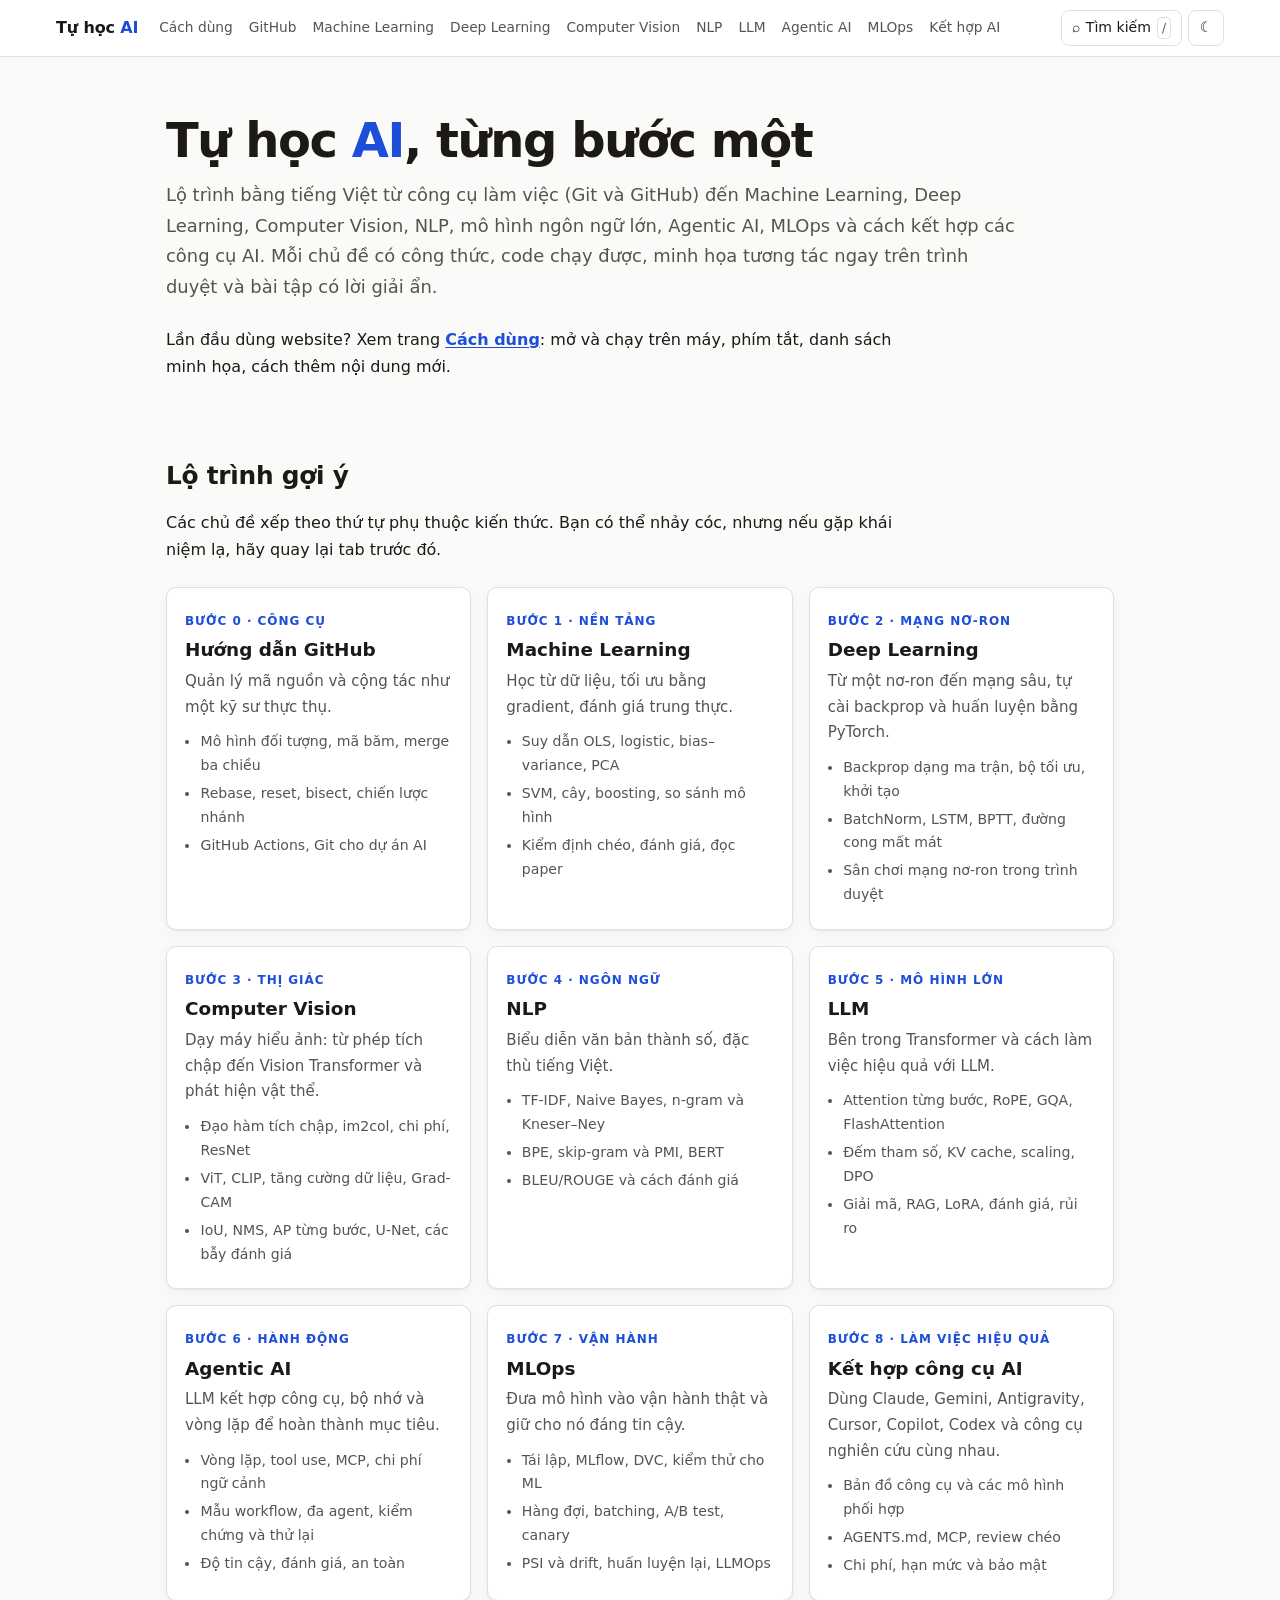
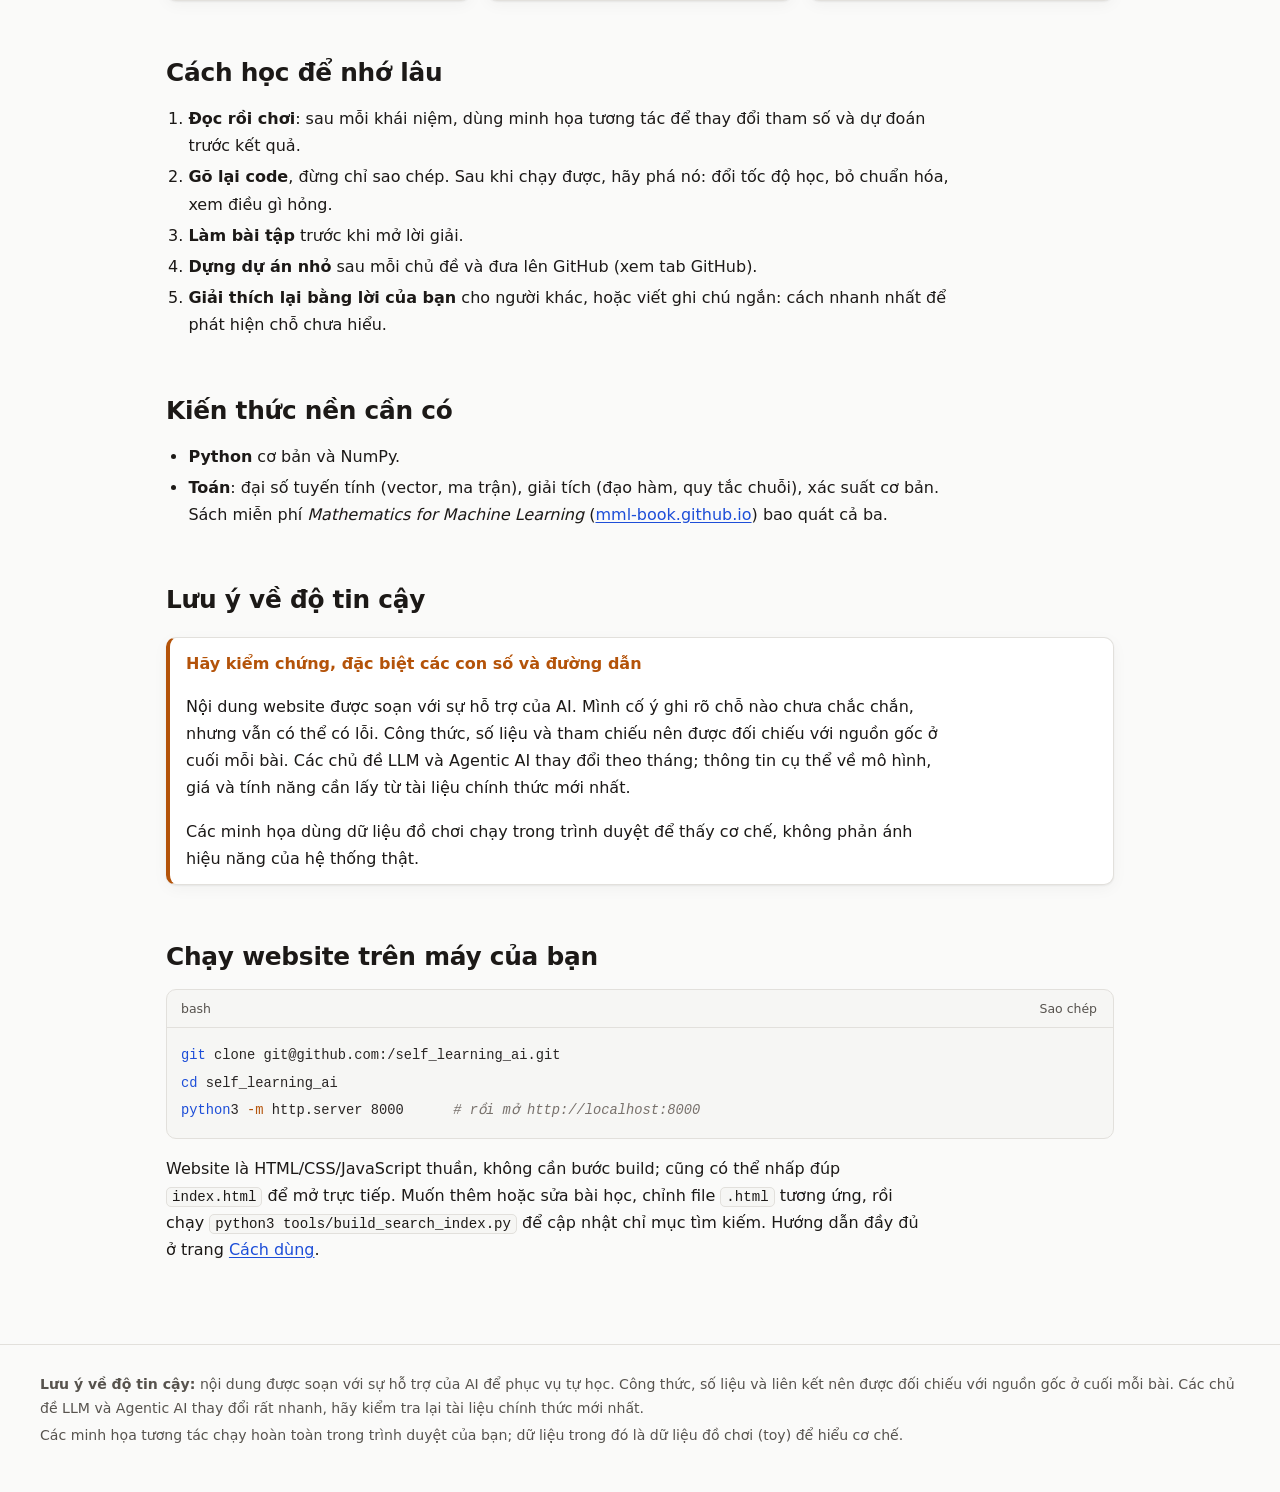
==== commit 7347c15a: "Add page on combining AI tools: tool map, collaboration patterns, shared instructions, MCP, cross-re" ====
--- a/index.html
+++ b/index.html
@@ -22,7 +22,7 @@
 
 <section class="hero">
   <h1>Tự học <em>AI</em>, từng bước một</h1>
-  <p class="lead">Lộ trình bằng tiếng Việt từ công cụ làm việc (Git và GitHub) đến Machine Learning, Deep Learning, Computer Vision, NLP, mô hình ngôn ngữ lớn, Agentic AI và MLOps. Mỗi chủ đề có công thức, code chạy được, minh họa tương tác ngay trên trình duyệt và bài tập có lời giải ẩn.</p>
+  <p class="lead">Lộ trình bằng tiếng Việt từ công cụ làm việc (Git và GitHub) đến Machine Learning, Deep Learning, Computer Vision, NLP, mô hình ngôn ngữ lớn, Agentic AI, MLOps và cách kết hợp các công cụ AI. Mỗi chủ đề có công thức, code chạy được, minh họa tương tác ngay trên trình duyệt và bài tập có lời giải ẩn.</p>
   <p>Lần đầu dùng website? Xem trang <a href="huong-dan.html"><strong>Cách dùng</strong></a>: mở và chạy trên máy, phím tắt, danh sách minh họa, cách thêm nội dung mới.</p>
 </section>
 
@@ -77,6 +77,12 @@
     <p>Đưa mô hình vào vận hành thật và giữ cho nó đáng tin cậy.</p>
     <ul><li>Tái lập, MLflow, DVC, kiểm thử cho ML</li><li>Hàng đợi, batching, A/B test, canary</li><li>PSI và drift, huấn luyện lại, LLMOps</li></ul>
   </a>
+  <a class="card" href="ket-hop-cong-cu-ai.html">
+    <span class="card-step">Bước 8 · Làm việc hiệu quả</span>
+    <h3>Kết hợp công cụ AI</h3>
+    <p>Dùng Claude, Gemini, Antigravity, Cursor, Copilot, Codex và công cụ nghiên cứu cùng nhau.</p>
+    <ul><li>Bản đồ công cụ và các mô hình phối hợp</li><li>AGENTS.md, MCP, review chéo</li><li>Chi phí, hạn mức và bảo mật</li></ul>
+  </a>
 </div>
 
 <h2 id="cach-hoc">Cách học để nhớ lâu</h2>
--- a/assets/css/style.css
+++ b/assets/css/style.css
@@ -114,6 +114,11 @@
   .icon-btn kbd, .icon-btn .btn-text { display: none; }
 }
 
+@media (min-width: 861px) {
+  .nav-tabs { margin-left: 2px; }
+  .nav-tabs a { padding: 8px 6px; font-size: .86rem; }
+}
+
 /* ===== Layout ===== */
 .page { max-width: 1200px; margin: 0 auto; padding: 24px 16px 64px; display: grid; grid-template-columns: minmax(0, 1fr) 240px; gap: 40px; }
 .page.no-toc { grid-template-columns: minmax(0, 1fr); max-width: 980px; }
@@ -283,3 +288,9 @@
   .site-header, .toc, .site-footer, .viz-body .viz-row, .page-nav, .codeblock-head button { display: none !important; }
   .page { display: block; }
 }
+
+/* confidence badges used on the tool-combination page */
+.conf { display: inline-block; min-width: 1.5em; text-align: center; font-size: .78rem; font-weight: 700; line-height: 1.5; border-radius: 999px; padding: 0 .4em; margin-right: .15em; cursor: help; border: 1px solid var(--border); }
+.conf.ok { color: var(--c3); border-color: var(--c3); background: color-mix(in srgb, var(--c3) 14%, var(--surface)); }
+.conf.mid { color: var(--c1); border-color: var(--c1); background: color-mix(in srgb, var(--c1) 14%, var(--surface)); }
+.conf.low { color: var(--c2); border-color: var(--c2); background: color-mix(in srgb, var(--c2) 14%, var(--surface)); }
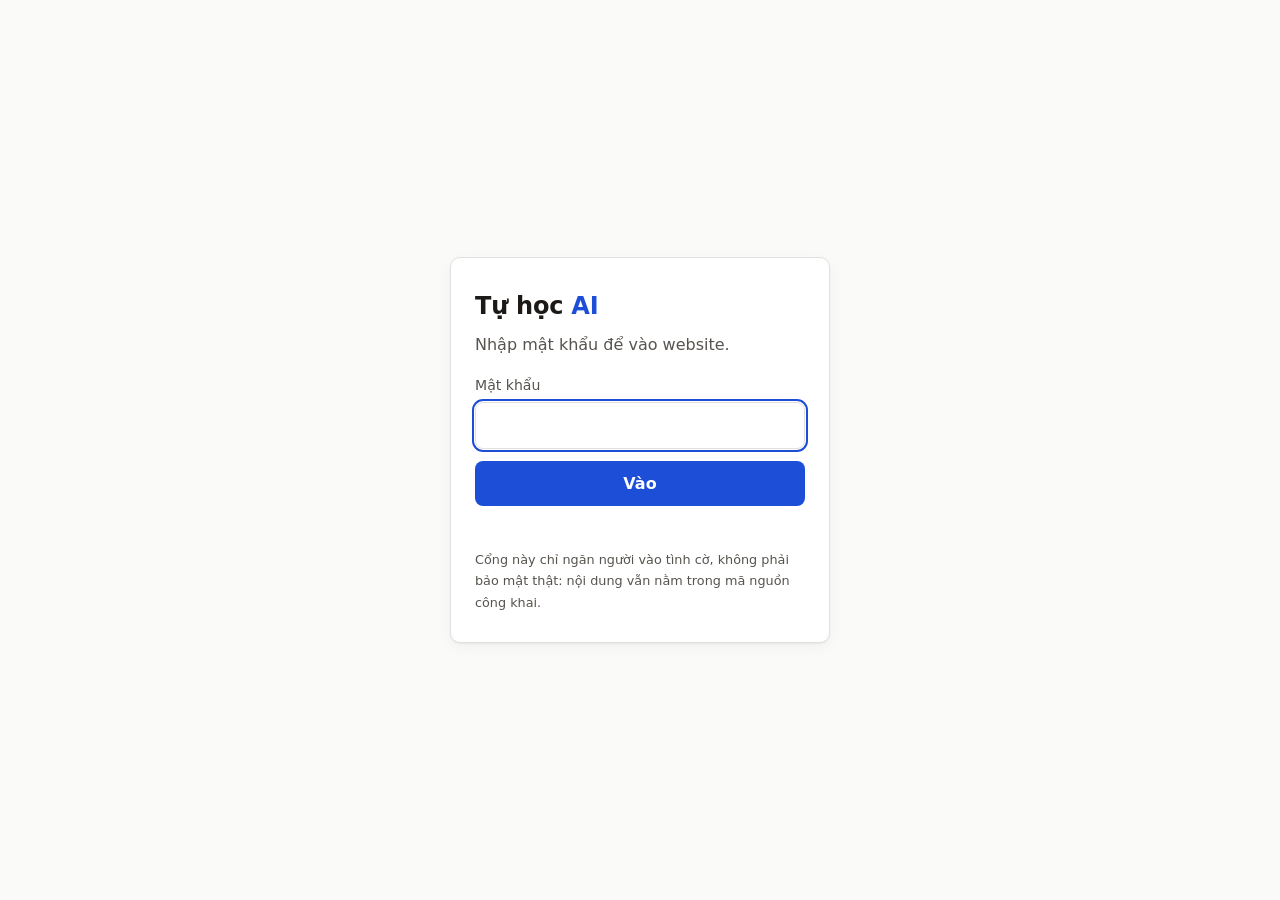
==== commit 54bb07ca: "Add browser-side password gate on every page, with PBKDF2 hash config and a tool to set it Co-Author" ====
--- a/index.html
+++ b/index.html
@@ -6,6 +6,8 @@
 <title>Tự học AI · Từ Git đến Agentic AI</title>
 <meta name="description" content="Website tự học AI bằng tiếng Việt: hướng dẫn GitHub, Machine Learning, Deep Learning, NLP, LLM và Agentic AI, kèm minh họa tương tác và bài tập.">
 <script>(function(){var t=null;try{t=localStorage.getItem('theme')}catch(e){}if(!t&&window.matchMedia&&matchMedia('(prefers-color-scheme: dark)').matches)t='dark';document.documentElement.setAttribute('data-theme',t||'light');})();</script>
+<script src="assets/js/gate-config.js"></script>
+<script src="assets/js/gate.js"></script>
 <link rel="icon" href="assets/favicon.svg" type="image/svg+xml">
 <link rel="stylesheet" href="assets/vendor/katex/katex.min.css">
 <link rel="stylesheet" href="assets/css/style.css">
--- a/assets/css/style.css
+++ b/assets/css/style.css
@@ -294,3 +294,18 @@
 .conf.ok { color: var(--c3); border-color: var(--c3); background: color-mix(in srgb, var(--c3) 14%, var(--surface)); }
 .conf.mid { color: var(--c1); border-color: var(--c1); background: color-mix(in srgb, var(--c1) 14%, var(--surface)); }
 .conf.low { color: var(--c2); border-color: var(--c2); background: color-mix(in srgb, var(--c2) 14%, var(--surface)); }
+
+/* password gate (assets/js/gate.js) */
+.gate-overlay { position: fixed; inset: 0; z-index: 10000; display: flex; align-items: center; justify-content: center; padding: 16px; background: var(--bg); }
+.gate-card { width: 100%; max-width: 380px; padding: 28px 24px; border: 1px solid var(--border); border-radius: var(--radius); background: var(--surface); box-shadow: var(--shadow); }
+.gate-title { margin: 0 0 4px; font-size: 1.5rem; font-weight: 700; letter-spacing: -.01em; }
+.gate-title span { color: var(--accent); }
+.gate-lead { margin: 0 0 16px; color: var(--muted); }
+.gate-label { display: block; font-size: .88rem; color: var(--muted); margin-bottom: 4px; }
+.gate-input { width: 100%; box-sizing: border-box; font: inherit; padding: 9px 11px; color: var(--text); background: var(--surface); border: 1px solid var(--border); border-radius: 8px; }
+.gate-input:focus { outline: 2px solid var(--accent); outline-offset: 1px; }
+.gate-btn { width: 100%; margin-top: 12px; padding: 9px 12px; font: inherit; font-weight: 600; color: #fff; background: var(--accent); border: 0; border-radius: 8px; cursor: pointer; }
+.gate-btn:disabled { opacity: .6; cursor: default; }
+.gate-msg { min-height: 1.4em; margin: 10px 0 0; font-size: .9rem; color: var(--c2); }
+.gate-note { margin: 12px 0 0; font-size: .8rem; color: var(--muted); }
+:root[data-theme="dark"] .gate-btn { color: #0b1020; }
